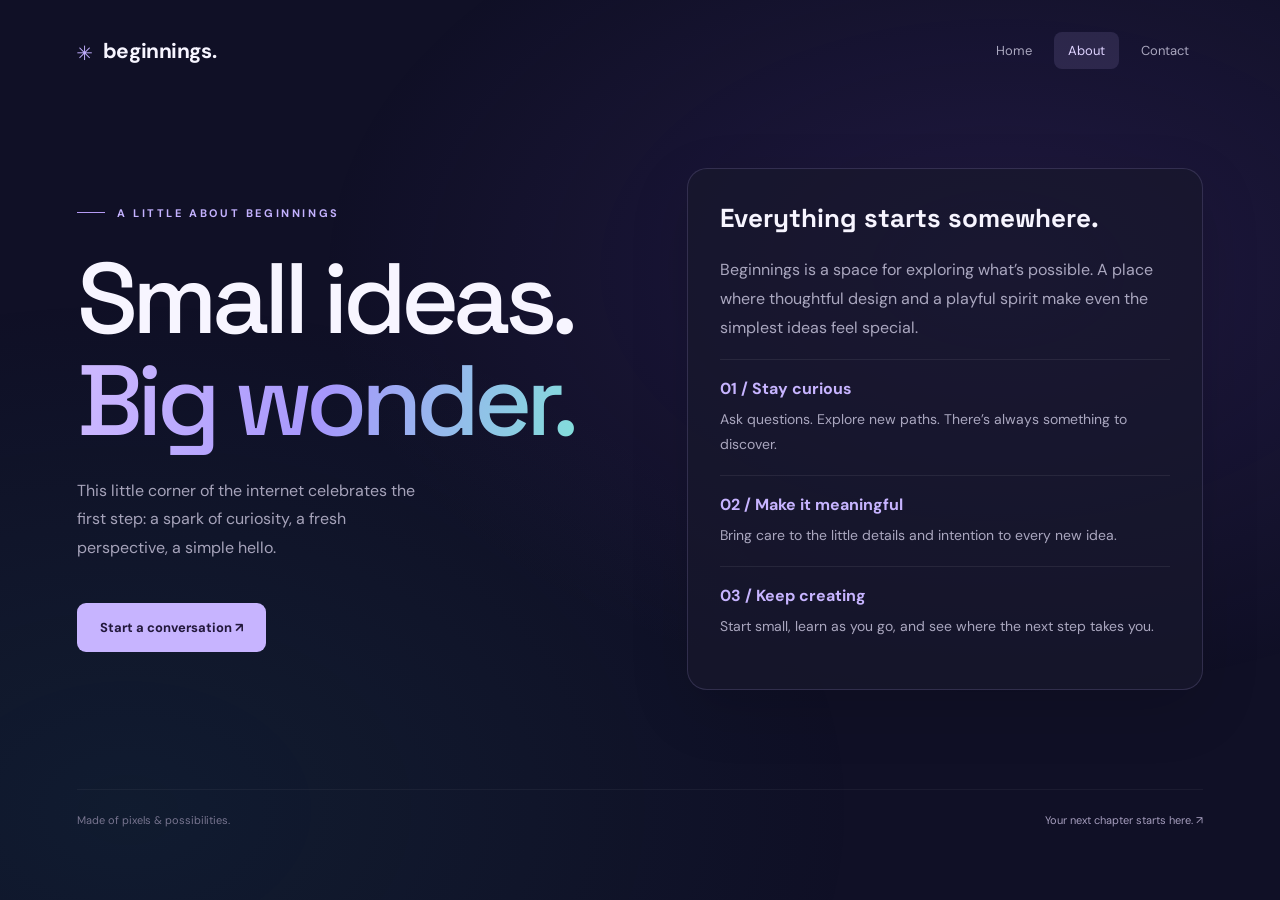
==== about.html @ 3b96efa6 "Added new pages" ====
<!DOCTYPE html>
<html lang="en">
<head>
<meta charset="UTF-8">
<meta name="viewport" content="width=device-width, initial-scale=1.0">
<meta name="theme-color" content="#101026">
<title>About — Beginnings</title>
<link rel="stylesheet" href="styles.css">
</head>
<body><div class="shell">
<header><a class="brand" href="index.html"><span class="brand-icon" aria-hidden="true">✳</span> beginnings.</a><nav aria-label="Main navigation"><a href="index.html">Home</a><a href="about.html" aria-current="page">About</a><a href="contact.html">Contact</a></nav></header>
<main><section><div class="eyebrow">A little about beginnings</div>
<h1>Small ideas.<br><span>Big wonder.</span></h1>
<p class="description">This little corner of the internet celebrates the first step: a spark of curiosity, a fresh perspective, a simple hello.</p>
<a class="action-link" href="contact.html">Start a conversation ↗</a></section>
<section class="panel" aria-labelledby="story-title"><h2 id="story-title">Everything starts somewhere.</h2>
<p>Beginnings is a space for exploring what’s possible. A place where thoughtful design and a playful spirit make even the simplest ideas feel special.</p>
<div class="value"><strong>01 / Stay curious</strong><p>Ask questions. Explore new paths. There’s always something to discover.</p></div>
<div class="value"><strong>02 / Make it meaningful</strong><p>Bring care to the little details and intention to every new idea.</p></div>
<div class="value"><strong>03 / Keep creating</strong><p>Start small, learn as you go, and see where the next step takes you.</p></div></section></main>
<footer><span>Made of pixels &amp; possibilities.</span><span>Your next chapter starts here. ↗</span></footer>
</div></body></html>
---- styles.css ----
@import url('https://fonts.googleapis.com/css2?family=DM+Sans:wght@400;500;600;700&family=Space+Grotesk:wght@400;500;600;700&display=swap');

    :root {
      color-scheme: dark;
      font-family: 'DM Sans', sans-serif;
      background: #101026;
      color: #f7f5ff;
    }

    * {
      box-sizing: border-box;
    }

    body {
      margin: 0;
      min-height: 100svh;
      overflow-x: hidden;
    }

    body::before {
      content: '';
      position: fixed;
      inset: 0;
      pointer-events: none;
      background: radial-gradient(ellipse at 78% 30%, #7447ce28, transparent 48%), radial-gradient(ellipse at 10% 90%, #1a9b9b16, transparent 45%);
    }

    .shell {
      max-width: 1280px;
      margin: auto;
      padding: 32px 6%;
      position: relative;
    }

    header,
    footer {
      display: flex;
      align-items: center;
      justify-content: space-between;
      gap: 24px;
    }

    .brand {
      font-weight: 700;
      letter-spacing: -.6px;
      font-size: 21px;
      display: flex;
      align-items: center;
      gap: 11px;
    }

    .brand-icon {
      color: #c2afff;
      font-family: monospace;
      font-size: 26px;
    }

    .status {
      display: flex;
      gap: 9px;
      align-items: center;
      color: #aaa7bf;
      font-size: 12px;
    }

    .dot {
      width: 6px;
      height: 6px;
      border-radius: 50%;
      background: #8ce6c0;
      box-shadow: 0 0 14px #8ce6c066;
    }

    main {
      min-height: calc(100svh - 180px);
      display: grid;
      grid-template-columns: 1.1fr 1fr;
      align-items: center;
      gap: 42px;
      padding: 70px 0;
    }

    .eyebrow {
      color: #c4b2ff;
      text-transform: uppercase;
      font-size: 11px;
      font-weight: 700;
      letter-spacing: 2.6px;
      display: flex;
      align-items: center;
      gap: 12px;
    }

    .eyebrow::before {
      content: '';
      width: 28px;
      height: 1px;
      background: #b59bf4;
    }

    h1 {
      font-family: 'Space Grotesk', sans-serif;
      font-size: clamp(64px, 7.8vw, 104px);
      font-weight: 500;
      line-height: 1.02;
      letter-spacing: -6px;
      margin: 28px 0 25px;
    }

    h1 span {
      background: linear-gradient(105deg, #cbb7ff 5%, #a697fc 50%, #82dfda);
      background-clip: text;
      color: transparent;
    }

    .description {
      max-width: 360px;
      color: #a6a3ba;
      font-size: 16px;
      line-height: 1.8;
    }

    button {
      margin-top: 25px;
      border: 1px solid #d9cfff44;
      background: #c7b4ff;
      color: #22183b;
      padding: 16px 23px;
      border-radius: 9px;
      font: 700 13px 'DM Sans', sans-serif;
      cursor: pointer;
      display: inline-flex;
      align-items: center;
      gap: 29px;
      transition: transform .2s, box-shadow .2s;
    }

    button:hover {
      transform: translateY(-3px);
      box-shadow: 0 10px 35px #b195ff30;
    }

    button:focus-visible {
      outline: 3px solid #8ce6c0;
      outline-offset: 5px;
    }

    .note {
      color: #77748f;
      font-size: 11px;
      margin-top: 18px;
      letter-spacing: .2px;
    }

    .art {
      position: relative;
      height: 440px;
      display: grid;
      place-items: center;
    }

    .orbit {
      position: absolute;
      width: 350px;
      height: 350px;
      border: 1px solid #c8b0ff19;
      border-radius: 50%;
      transform: rotate(-30deg) scaleY(.7);
    }

    .orbit.two {
      width: 460px;
      height: 460px;
      transform: rotate(35deg) scaleY(.7);
      border-style: dashed;
    }

    .orb {
      width: 260px;
      height: 260px;
      border-radius: 50%;
      background: radial-gradient(circle at 30% 25%, #f0ddff, #b28af2 30%, #6654b9 60%, #242752 85%);
      box-shadow: inset -22px -20px 38px #080d2a88, 0 0 90px #9563e72b;
      animation: float 6s ease-in-out infinite;
      position: relative;
    }

    .orb::after {
      content: '';
      position: absolute;
      inset: -17px;
      border-radius: 50%;
      border: 1px solid #ccbcff1c;
    }

    .code-card {
      position: absolute;
      bottom: 32px;
      left: 10px;
      right: 0;
      max-width: 370px;
      margin: auto;
      padding: 18px 22px;
      border: 1px solid #c4b3ff29;
      border-radius: 12px;
      background: #18182cdd;
      backdrop-filter: blur(18px);
      box-shadow: 0 20px 60px #0003;
      transform: rotate(-4deg);
    }

    .window-dots {
      display: flex;
      gap: 5px;
      margin-bottom: 17px;
    }

    .window-dots i {
      width: 6px;
      height: 6px;
      border-radius: 50%;
      background: #55516d;
    }

    .window-dots i:first-child {
      background: #ce91ad;
    }

    .window-dots i:nth-child(2) {
      background: #d7c18e;
    }

    .window-dots i:last-child {
      background: #8fc6b0;
    }

    code {
      font-size: 13px;
      color: #a9a4c1;
    }

    .purple {
      color: #c7a5fa;
    }

    .mint {
      color: #9ce0cc;
    }

    .spark {
      position: absolute;
      color: #d5c4ff;
      font-size: 30px;
      top: 48px;
      right: 42px;
    }

    .tiny-star {
      position: absolute;
      color: #95d7cf;
      top: 150px;
      left: 22px;
      font-size: 16px;
    }

    footer {
      border-top: 1px solid #ffffff0c;
      padding: 23px 0 0;
      color: #77748f;
      font-size: 11px;
    }

    footer span:last-child {
      color: #a59dbd;
    }

    #message {
      min-height: 22px;
      color: #9ce0cc;
      font-size: 13px;
      margin-top: 16px;
    }

    @keyframes float {
      50% {
        transform: translateY(-16px);
      }
    }

    @media (max-width: 760px) {
      .shell {
        padding: 25px 7%;
      }

      main {
        grid-template-columns: 1fr;
        gap: 0;
        padding: 60px 0 25px;
      }

      h1 {
        letter-spacing: -4px;
      }

      .art {
        height: 390px;
        margin-top: 15px;
      }

      .orbit.two {
        width: 340px;
        height: 340px;
      }

      .orbit {
        width: 290px;
        height: 290px;
      }

      .orb {
        width: 225px;
        height: 225px;
      }

      .status {
        font-size: 10px;
      }

      footer {
        align-items: flex-start;
        line-height: 1.7;
      }
    }

    @media (prefers-reduced-motion: reduce) {

      *,
      *::before,
      *::after {
        animation: none !important;
        transition: none !important;
      }
    }
  a { color: inherit; text-decoration: none; }
nav { display:flex; gap:8px; flex-wrap:wrap; }
nav a { padding:10px 14px; border-radius:8px; color:#aaa7bf; font-size:13px; }
nav a:hover, nav a[aria-current="page"] { background:#c7b4ff20; color:#dfd3ff; }
a:focus-visible { outline:2px solid #8ce6c0; outline-offset:4px; }
.panel { padding:32px; border:1px solid #c4b3ff29; border-radius:20px; background:#18182cbb; box-shadow:0 20px 60px #0002; }
.panel h2 { font-family:'Space Grotesk',sans-serif; font-size:26px; margin-top:0; }
.panel p { color:#aaa7bf; line-height:1.8; }
.value { border-top:1px solid #ffffff12; padding:18px 0; }
.value strong { color:#c7b4ff; }
.value p { margin:8px 0 0; font-size:14px; }
.action-link { display:inline-block; margin-top:24px; padding:16px 23px; border-radius:9px; background:#c7b4ff; color:#22183b; font-weight:700; font-size:13px; }
label { display:block; margin:18px 0 8px; font-size:13px; }
input,textarea { width:100%; padding:13px; border:1px solid #c4b3ff40; border-radius:8px; background:#101026; color:#f7f5ff; font:inherit; }
textarea { min-height:125px; resize:vertical; }
input:focus-visible,textarea:focus-visible { outline:2px solid #c7b4ff; outline-offset:2px; }
.form-note { font-size:12px; }
#form-status { color:#9ce0cc; font-size:13px; }
@media(max-width:760px) { header { flex-wrap:wrap; gap:18px; } .panel { margin-top:28px; padding:24px; } nav { gap:2px; } }
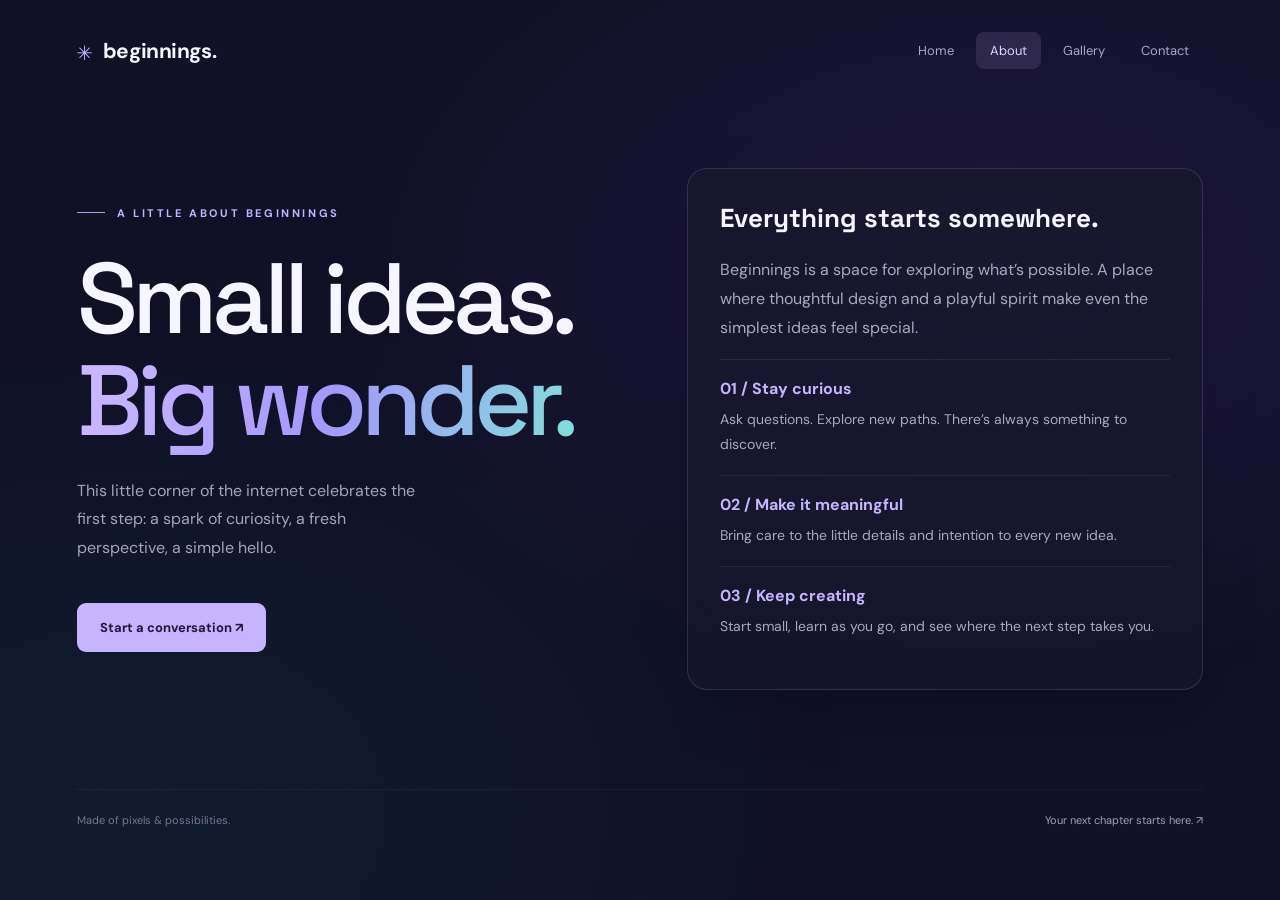
==== commit e4acc73e: "Gallery file updated" ====
--- a/about.html
+++ b/about.html
@@ -8,7 +8,7 @@
 <link rel="stylesheet" href="styles.css">
 </head>
 <body><div class="shell">
-<header><a class="brand" href="index.html"><span class="brand-icon" aria-hidden="true">✳</span> beginnings.</a><nav aria-label="Main navigation"><a href="index.html">Home</a><a href="about.html" aria-current="page">About</a><a href="contact.html">Contact</a></nav></header>
+<header><a class="brand" href="index.html"><span class="brand-icon" aria-hidden="true">✳</span> beginnings.</a><nav aria-label="Main navigation"><a href="index.html">Home</a><a href="about.html" aria-current="page">About</a><a href="gallery.html">Gallery</a><a href="contact.html">Contact</a></nav></header>
 <main><section><div class="eyebrow">A little about beginnings</div>
 <h1>Small ideas.<br><span>Big wonder.</span></h1>
 <p class="description">This little corner of the internet celebrates the first step: a spark of curiosity, a fresh perspective, a simple hello.</p>
@@ -20,3 +20,4 @@
 <div class="value"><strong>03 / Keep creating</strong><p>Start small, learn as you go, and see where the next step takes you.</p></div></section></main>
 <footer><span>Made of pixels &amp; possibilities.</span><span>Your next chapter starts here. ↗</span></footer>
 </div></body></html>
+
--- a/styles.css
+++ b/styles.css
@@ -361,3 +361,42 @@
 .form-note { font-size:12px; }
 #form-status { color:#9ce0cc; font-size:13px; }
 @media(max-width:760px) { header { flex-wrap:wrap; gap:18px; } .panel { margin-top:28px; padding:24px; } nav { gap:2px; } }
+/* Gallery */
+.gallery-main { display:block; padding:65px 0 45px; }
+.gallery-intro { display:flex; align-items:flex-end; justify-content:space-between; gap:30px; margin-bottom:48px; }
+.gallery-intro h1 { margin-bottom:0; font-size:clamp(60px,7vw,90px); }
+.gallery-intro .description { max-width:310px; margin-bottom:6px; }
+.gallery-grid { display:grid; grid-template-columns:repeat(3,minmax(0,1fr)); gap:26px; }
+.gallery-card { margin:0; overflow:hidden; border:1px solid #c4b3ff22; border-radius:16px; background:#18182c99; transition:transform .25s, border-color .25s; }
+.gallery-card:hover { transform:translateY(-6px); border-color:#c4b3ff77; }
+.gallery-art { height:235px; position:relative; overflow:hidden; display:grid; place-items:center; }
+.gallery-card figcaption { padding:23px; }
+.art-category { font-size:9px; letter-spacing:1.8px; color:#b7a2e7; }
+.gallery-card h2 { font-family:'Space Grotesk',sans-serif; font-size:20px; font-weight:500; letter-spacing:-.5px; margin:12px 0 8px; }
+.gallery-card p { color:#aaa7bf; font-size:13px; line-height:1.7; margin:0; }
+.lavender { background:radial-gradient(ellipse at 30% 20%,#a47fce,#3e326c 70%,#242241); }
+.mini-planet { width:140px; height:140px; border-radius:50%; background:radial-gradient(circle at 28% 25%,#f5deff,#bd92ec 35%,#60509d 70%,#30284e); box-shadow:20px 25px 45px #17113066; }
+.mini-planet::after { content:''; position:absolute; width:220px; height:65px; border:1px solid #e7d0ff80; border-radius:50%; left:calc(50% - 110px); top:calc(50% - 32px); transform:rotate(-28deg); }
+.art-star { position:absolute; top:30px; right:35px; font-size:25px; color:#f9e5ff; }
+.sunset { background:linear-gradient(#ba6c92,#f2ad96); }
+.sun { width:95px; height:95px; background:#ffe4af; border-radius:50%; position:absolute; top:38px; box-shadow:0 0 45px #ffe4af66; }
+.hill { position:absolute; width:130%; height:180px; border-radius:50% 50% 0 0; bottom:-75px; }
+.hill-back { background:#925a88; transform:rotate(-18deg); left:-25%; bottom:-60px; }
+.hill-front { background:#4c375e; transform:rotate(13deg); right:-30%; }
+.mint-art { background:#23474c; }
+.arch { height:190px; width:150px; border-radius:100px 100px 0 0; background:linear-gradient(135deg,#1b4248,#416970); box-shadow:0 0 0 18px #7eb6ad,0 0 0 36px #56988f,0 0 0 54px #376f6d; transform:translateY(48px); }
+.waves { background:linear-gradient(145deg,#263654,#447e98); }
+.wave { position:absolute; width:170%; height:220px; border-radius:45%; }
+.wave-one { background:#5ba6b4; bottom:-110px; left:-60%; transform:rotate(20deg); }
+.wave-two { background:#367588; bottom:-130px; right:-55%; transform:rotate(-20deg); }
+.wave-three { background:#214e68; bottom:-175px; left:-20%; transform:rotate(10deg); }
+.bloom { background:radial-gradient(circle,#ffe0c3,#e5a595); }
+.flower { color:#bd5266; font-size:220px; line-height:1; text-shadow:7px 12px 0 #863e5620; transform:rotate(12deg); }
+.midnight { background:radial-gradient(ellipse at bottom,#454570,#1b1d39); }
+.moon { width:110px; height:110px; border-radius:50%; box-shadow:-23px 12px 0 0 #f2e2c6; transform:translate(15px,-15px) rotate(-20deg); }
+.night-star { position:absolute; color:#e8d9c6; }
+.star-one { top:38px; right:48px; font-size:23px; }.star-two { bottom:45px; left:43px; font-size:27px; }.star-three { bottom:50px; right:65px; font-size:13px; }
+.gallery-cta { display:flex; align-items:center; justify-content:space-between; gap:25px; padding:32px; margin-top:40px; border:1px solid #c4b3ff22; border-radius:16px; background:linear-gradient(100deg,#c7b4ff0e,#8ce6c008); }
+.gallery-cta h2 { margin:0 0 10px; font-family:'Space Grotesk',sans-serif; font-weight:500; }.gallery-cta p { color:#aaa7bf; font-size:14px; margin:0; }.gallery-cta .action-link { margin:0; white-space:nowrap; }
+@media(max-width:1000px) { .gallery-grid { grid-template-columns:repeat(2,minmax(0,1fr)); } }
+@media(max-width:600px) { .gallery-intro,.gallery-cta { flex-direction:column; align-items:flex-start; }.gallery-grid { grid-template-columns:1fr; gap:22px; }.gallery-intro { margin-bottom:30px; }.gallery-main { padding-top:45px; }.gallery-art { height:260px; }.gallery-cta { padding:25px; } }
